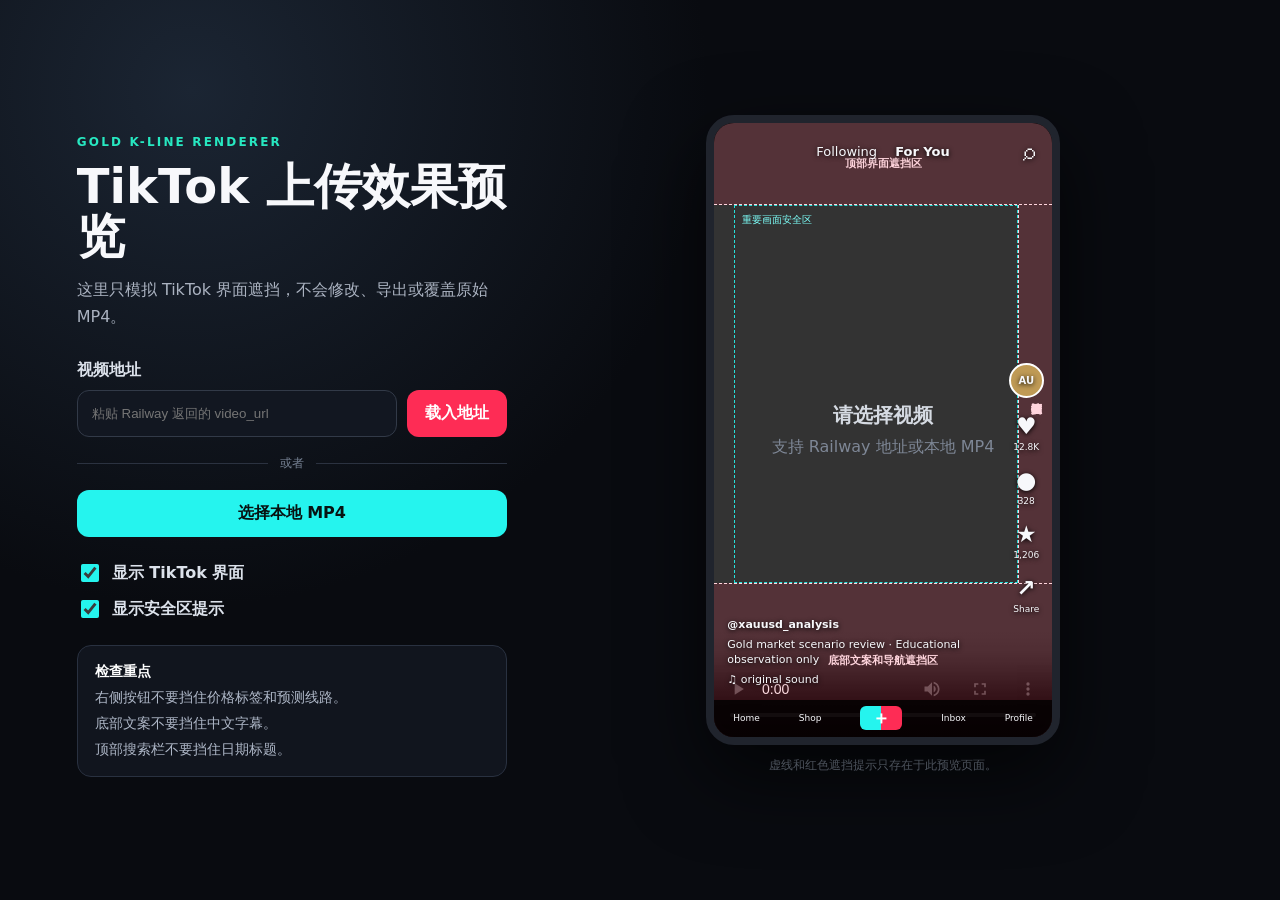
==== app/tiktok_preview/index.html @ 2cf0fdad "tiktok预览器" ====
<!doctype html>
<html lang="zh-CN">
<head>
  <meta charset="utf-8">
  <meta name="viewport" content="width=device-width, initial-scale=1">
  <title>TikTok 视频预览</title>
  <link rel="stylesheet" href="./preview.css">
</head>
<body>
  <main class="workspace">
    <section class="controls" aria-label="预览设置">
      <p class="eyebrow">GOLD K-LINE RENDERER</p>
      <h1>TikTok 上传效果预览</h1>
      <p class="intro">这里只模拟 TikTok 界面遮挡，不会修改、导出或覆盖原始 MP4。</p>

      <label for="video-url">视频地址</label>
      <div class="url-row">
        <input id="video-url" type="url" placeholder="粘贴 Railway 返回的 video_url">
        <button id="load-url" type="button">载入地址</button>
      </div>

      <div class="divider"><span>或者</span></div>
      <label class="file-button" for="video-file">选择本地 MP4</label>
      <input id="video-file" type="file" accept="video/mp4,video/*">

      <div class="switches">
        <label><input id="show-ui" type="checkbox" checked> 显示 TikTok 界面</label>
        <label><input id="show-safe" type="checkbox" checked> 显示安全区提示</label>
      </div>

      <div class="notes">
        <strong>检查重点</strong>
        <span>右侧按钮不要挡住价格标签和预测线路。</span>
        <span>底部文案不要挡住中文字幕。</span>
        <span>顶部搜索栏不要挡住日期标题。</span>
      </div>
    </section>

    <section class="phone-column">
      <div class="phone" id="phone">
        <video id="preview-video" playsinline controls loop></video>
        <div class="empty-state" id="empty-state">
          <strong>请选择视频</strong>
          <span>支持 Railway 地址或本地 MP4</span>
        </div>

        <div class="safe-layer" id="safe-layer" aria-hidden="true">
          <div class="unsafe unsafe-top">顶部界面遮挡区</div>
          <div class="unsafe unsafe-right">右侧按钮遮挡区</div>
          <div class="unsafe unsafe-bottom">底部文案和导航遮挡区</div>
          <div class="safe-box">重要画面安全区</div>
        </div>

        <div class="tiktok-ui" id="tiktok-ui" aria-hidden="true">
          <div class="top-bar"><span>Following</span><b>For You</b><span class="search">⌕</span></div>
          <div class="actions">
            <div class="avatar">AU</div>
            <div><b>♥</b><span>12.8K</span></div>
            <div><b>●</b><span>328</span></div>
            <div><b>★</b><span>1,206</span></div>
            <div><b>↗</b><span>Share</span></div>
          </div>
          <div class="caption">
            <b>@xauusd_analysis</b>
            <span>Gold market scenario review · Educational observation only</span>
            <span>♫ original sound</span>
          </div>
          <div class="bottom-nav"><span>Home</span><span>Shop</span><b>＋</b><span>Inbox</span><span>Profile</span></div>
        </div>
      </div>
      <p class="preview-note">虚线和红色遮挡提示只存在于此预览页面。</p>
    </section>
  </main>
  <script src="./preview.js"></script>
</body>
</html>
---- app/tiktok_preview/preview.css ----
:root {
  color-scheme: dark;
  font-family: Inter, ui-sans-serif, system-ui, -apple-system, BlinkMacSystemFont, "Segoe UI", sans-serif;
  background: #090b10;
  color: #f7f8fb;
}
* { box-sizing: border-box; }
body { margin: 0; min-height: 100vh; background: radial-gradient(circle at 15% 10%, #1b2533 0, #090b10 38%); }
.workspace { min-height: 100vh; display: grid; grid-template-columns: minmax(280px, 430px) minmax(320px, 1fr); gap: 56px; align-items: center; padding: 48px clamp(24px, 6vw, 96px); }
.controls { max-width: 430px; }
.eyebrow { color: #27e8c1; font-size: 12px; font-weight: 800; letter-spacing: .18em; }
h1 { margin: 8px 0 14px; font-size: clamp(30px, 4vw, 48px); line-height: 1.05; }
.intro { margin: 0 0 30px; color: #aab2c0; line-height: 1.7; }
label { display: block; margin-bottom: 9px; color: #dce2eb; font-weight: 700; }
.url-row { display: flex; gap: 10px; }
input[type="url"] { min-width: 0; flex: 1; border: 1px solid #323a48; border-radius: 12px; padding: 13px 14px; background: #121721; color: white; }
button, .file-button { border: 0; border-radius: 12px; padding: 13px 18px; background: #fe2c55; color: white; font: inherit; font-weight: 800; cursor: pointer; }
.file-button { display: block; text-align: center; background: #25f4ee; color: #071312; }
#video-file { position: absolute; inline-size: 1px; block-size: 1px; opacity: 0; }
.divider { display: flex; align-items: center; gap: 12px; margin: 18px 0; color: #758092; font-size: 12px; }
.divider::before, .divider::after { content: ""; flex: 1; height: 1px; background: #2b3240; }
.switches { display: grid; gap: 12px; margin: 24px 0; }
.switches label { display: flex; gap: 10px; align-items: center; margin: 0; font-weight: 600; }
.switches input { accent-color: #25f4ee; width: 18px; height: 18px; }
.notes { display: grid; gap: 8px; padding: 17px; border: 1px solid #293140; border-radius: 14px; background: rgba(20,25,35,.75); color: #aeb7c7; font-size: 14px; }
.notes strong { color: white; }
.phone-column { display: grid; justify-items: center; }
.phone { position: relative; width: min(400px, 70vh * 9 / 16, 82vw); aspect-ratio: 9 / 16; overflow: hidden; border: 8px solid #20242d; border-radius: 28px; background: #050505; box-shadow: 0 30px 80px #000a; }
video { width: 100%; height: 100%; object-fit: contain; background: #000; }
.empty-state { position: absolute; inset: 0; display: grid; place-content: center; gap: 8px; text-align: center; color: #7e8796; pointer-events: none; }
.empty-state strong { color: #d5dae2; font-size: 20px; }
.safe-layer, .tiktok-ui { position: absolute; inset: 0; pointer-events: none; }
.unsafe { position: absolute; display: grid; place-items: center; background: rgba(255,45,85,.16); color: #ffd5dd; border-color: rgba(255,65,100,.75); font-size: 11px; font-weight: 800; text-align: center; }
.unsafe-top { inset: 0 0 auto; height: 13.5%; border-bottom: 1px dashed; }
.unsafe-right { top: 13.5%; right: 0; bottom: 25%; width: 10%; border-left: 1px dashed; writing-mode: vertical-rl; }
.unsafe-bottom { inset: auto 0 0; height: 25%; border-top: 1px dashed; }
.safe-box { position: absolute; left: 6%; right: 10%; top: 13.5%; bottom: 25%; border: 1px dashed rgba(37,244,238,.9); color: #7dfff9; padding: 7px; font-size: 10px; }
.top-bar { position: absolute; top: 3.5%; left: 0; right: 0; display: flex; justify-content: center; gap: 18px; font-size: 13px; text-shadow: 0 1px 5px #000; }
.top-bar .search { position: absolute; right: 5%; font-size: 24px; line-height: 14px; }
.actions { position: absolute; right: 2.5%; bottom: 20%; display: grid; gap: 15px; justify-items: center; text-shadow: 0 1px 5px #000; }
.actions > div { display: grid; justify-items: center; gap: 3px; font-size: 9px; }
.actions b { font-size: 23px; }
.avatar { width: 35px; height: 35px; display: grid !important; place-items: center; border: 2px solid white; border-radius: 50%; background: #bf9a55; font-size: 10px !important; font-weight: 900; }
.caption { position: absolute; left: 4%; right: 15%; bottom: 8%; display: grid; gap: 5px; font-size: 11px; line-height: 1.35; text-shadow: 0 1px 5px #000; }
.bottom-nav { position: absolute; inset: auto 0 0; height: 6%; display: flex; align-items: center; justify-content: space-around; background: rgba(0,0,0,.82); font-size: 9px; }
.bottom-nav b { padding: 0 12px; border-radius: 6px; background: linear-gradient(90deg, #25f4ee 0 50%, #fe2c55 50%); color: white; font-size: 18px; }
.preview-note { color: #7f8999; font-size: 12px; }
.hidden { display: none !important; }
@media (max-width: 820px) {
  .workspace { grid-template-columns: 1fr; gap: 34px; padding: 28px 18px; }
  .controls { max-width: none; }
  .phone { width: min(390px, 92vw); }
}
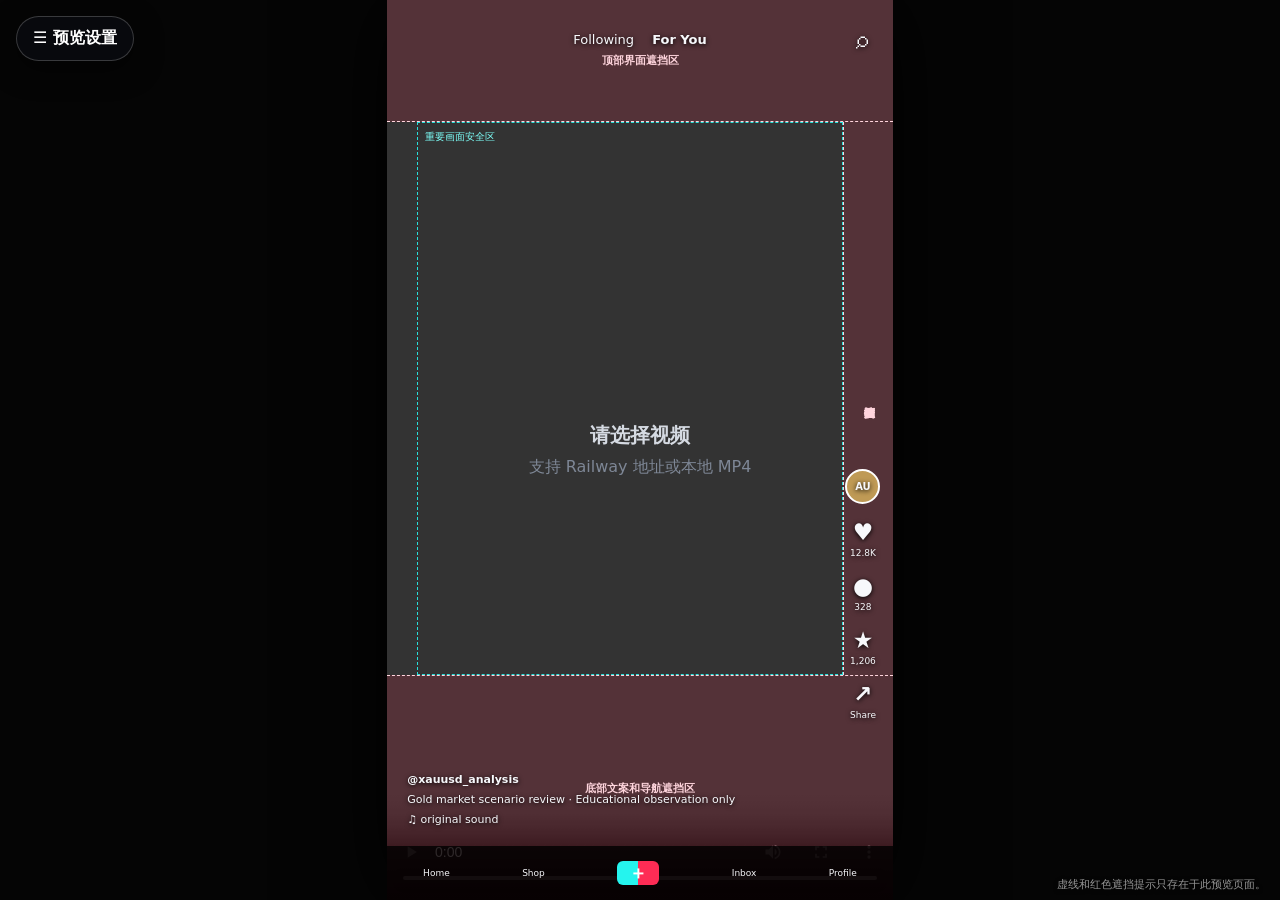
==== commit 4c6966f1: "压力支撑字幕大小调整、调整tiktok预览器" ====
--- a/app/tiktok_preview/index.html
+++ b/app/tiktok_preview/index.html
@@ -7,8 +7,10 @@
   <link rel="stylesheet" href="./preview.css">
 </head>
 <body>
-  <main class="workspace">
-    <section class="controls" aria-label="预览设置">
+  <main class="preview-stage">
+    <button id="toggle-settings" class="settings-toggle" type="button" aria-expanded="false" aria-controls="settings-panel">☰ 预览设置</button>
+
+    <section class="controls collapsed" id="settings-panel" aria-label="预览设置">
       <p class="eyebrow">GOLD K-LINE RENDERER</p>
       <h1>TikTok 上传效果预览</h1>
       <p class="intro">这里只模拟 TikTok 界面遮挡，不会修改、导出或覆盖原始 MP4。</p>
@@ -36,7 +38,7 @@
       </div>
     </section>
 
-    <section class="phone-column">
+    <section class="video-shell" aria-label="TikTok 视频全屏预览">
       <div class="phone" id="phone">
         <video id="preview-video" playsinline controls loop></video>
         <div class="empty-state" id="empty-state">
@@ -68,8 +70,8 @@
           <div class="bottom-nav"><span>Home</span><span>Shop</span><b>＋</b><span>Inbox</span><span>Profile</span></div>
         </div>
       </div>
-      <p class="preview-note">虚线和红色遮挡提示只存在于此预览页面。</p>
     </section>
+    <p class="preview-note">虚线和红色遮挡提示只存在于此预览页面。</p>
   </main>
   <script src="./preview.js"></script>
 </body>
--- a/app/tiktok_preview/preview.css
+++ b/app/tiktok_preview/preview.css
@@ -6,11 +6,13 @@
 }
 * { box-sizing: border-box; }
 body { margin: 0; min-height: 100vh; background: radial-gradient(circle at 15% 10%, #1b2533 0, #090b10 38%); }
-.workspace { min-height: 100vh; display: grid; grid-template-columns: minmax(280px, 430px) minmax(320px, 1fr); gap: 56px; align-items: center; padding: 48px clamp(24px, 6vw, 96px); }
-.controls { max-width: 430px; }
+.preview-stage { position: relative; width: 100vw; height: 100dvh; overflow: hidden; display: grid; place-items: center; background: #050505; }
+.settings-toggle { position: fixed; z-index: 30; top: 16px; left: 16px; border: 1px solid rgba(255,255,255,.2); border-radius: 999px; padding: 11px 16px; background: rgba(10,12,17,.82); color: white; font: inherit; font-weight: 800; cursor: pointer; backdrop-filter: blur(14px); box-shadow: 0 8px 28px #0008; }
+.controls { position: fixed; z-index: 29; top: 68px; left: 16px; width: min(430px, calc(100vw - 32px)); max-height: calc(100dvh - 84px); overflow: auto; padding: 22px; border: 1px solid rgba(255,255,255,.14); border-radius: 18px; background: rgba(9,11,16,.94); box-shadow: 0 24px 70px #000c; backdrop-filter: blur(18px); transform-origin: top left; transition: opacity .18s ease, transform .18s ease, visibility .18s; }
+.controls.collapsed { opacity: 0; visibility: hidden; transform: translateY(-8px) scale(.98); pointer-events: none; }
 .eyebrow { color: #27e8c1; font-size: 12px; font-weight: 800; letter-spacing: .18em; }
-h1 { margin: 8px 0 14px; font-size: clamp(30px, 4vw, 48px); line-height: 1.05; }
-.intro { margin: 0 0 30px; color: #aab2c0; line-height: 1.7; }
+h1 { margin: 8px 0 12px; font-size: 30px; line-height: 1.08; }
+.intro { margin: 0 0 22px; color: #aab2c0; line-height: 1.55; }
 label { display: block; margin-bottom: 9px; color: #dce2eb; font-weight: 700; }
 .url-row { display: flex; gap: 10px; }
 input[type="url"] { min-width: 0; flex: 1; border: 1px solid #323a48; border-radius: 12px; padding: 13px 14px; background: #121721; color: white; }
@@ -24,8 +26,8 @@
 .switches input { accent-color: #25f4ee; width: 18px; height: 18px; }
 .notes { display: grid; gap: 8px; padding: 17px; border: 1px solid #293140; border-radius: 14px; background: rgba(20,25,35,.75); color: #aeb7c7; font-size: 14px; }
 .notes strong { color: white; }
-.phone-column { display: grid; justify-items: center; }
-.phone { position: relative; width: min(400px, 70vh * 9 / 16, 82vw); aspect-ratio: 9 / 16; overflow: hidden; border: 8px solid #20242d; border-radius: 28px; background: #050505; box-shadow: 0 30px 80px #000a; }
+.video-shell { width: 100%; height: 100%; display: grid; place-items: center; overflow: hidden; }
+.phone { position: relative; width: min(100vw, 56.25dvh); height: min(100dvh, 177.7778vw); max-height: 100dvh; aspect-ratio: 9 / 16; overflow: hidden; background: #050505; box-shadow: 0 0 80px #000; }
 video { width: 100%; height: 100%; object-fit: contain; background: #000; }
 .empty-state { position: absolute; inset: 0; display: grid; place-content: center; gap: 8px; text-align: center; color: #7e8796; pointer-events: none; }
 .empty-state strong { color: #d5dae2; font-size: 20px; }
@@ -44,10 +46,10 @@
 .caption { position: absolute; left: 4%; right: 15%; bottom: 8%; display: grid; gap: 5px; font-size: 11px; line-height: 1.35; text-shadow: 0 1px 5px #000; }
 .bottom-nav { position: absolute; inset: auto 0 0; height: 6%; display: flex; align-items: center; justify-content: space-around; background: rgba(0,0,0,.82); font-size: 9px; }
 .bottom-nav b { padding: 0 12px; border-radius: 6px; background: linear-gradient(90deg, #25f4ee 0 50%, #fe2c55 50%); color: white; font-size: 18px; }
-.preview-note { color: #7f8999; font-size: 12px; }
+.preview-note { position: fixed; z-index: 20; right: 14px; bottom: 8px; margin: 0; color: rgba(255,255,255,.58); font-size: 11px; text-shadow: 0 1px 4px #000; }
 .hidden { display: none !important; }
 @media (max-width: 820px) {
-  .workspace { grid-template-columns: 1fr; gap: 34px; padding: 28px 18px; }
-  .controls { max-width: none; }
-  .phone { width: min(390px, 92vw); }
+  .settings-toggle { top: 10px; left: 10px; }
+  .controls { top: 60px; left: 10px; width: calc(100vw - 20px); max-height: calc(100dvh - 70px); padding: 18px; }
+  .preview-note { display: none; }
 }
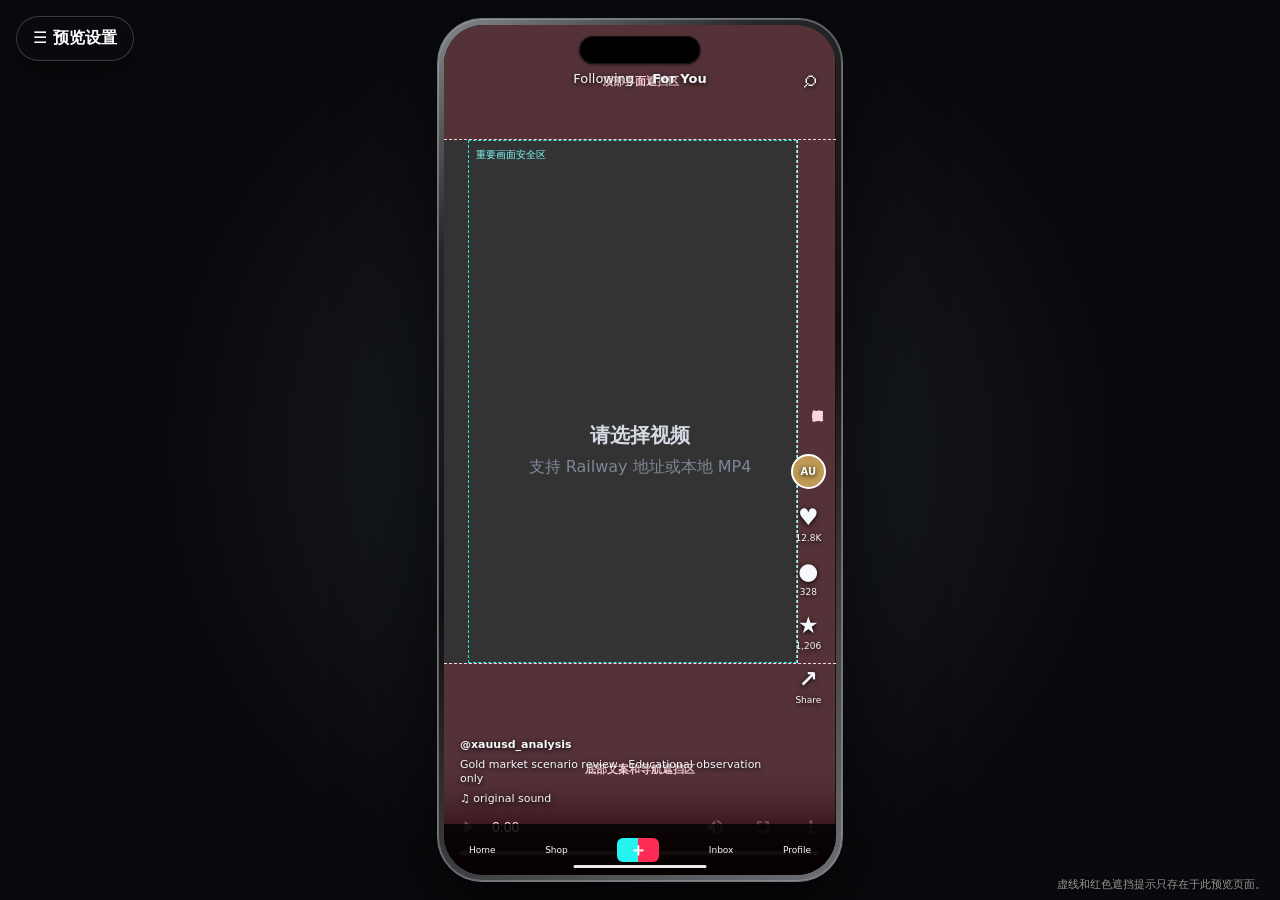
==== commit 4f930f6c: "放大字号" ====
--- a/app/tiktok_preview/index.html
+++ b/app/tiktok_preview/index.html
@@ -39,35 +39,39 @@
     </section>
 
     <section class="video-shell" aria-label="TikTok 视频全屏预览">
-      <div class="phone" id="phone">
-        <video id="preview-video" playsinline controls loop></video>
-        <div class="empty-state" id="empty-state">
-          <strong>请选择视频</strong>
-          <span>支持 Railway 地址或本地 MP4</span>
-        </div>
+      <div class="device-frame iphone-16-pro-max">
+        <div class="phone" id="phone">
+          <video id="preview-video" playsinline controls loop></video>
+          <div class="empty-state" id="empty-state">
+            <strong>请选择视频</strong>
+            <span>支持 Railway 地址或本地 MP4</span>
+          </div>
 
-        <div class="safe-layer" id="safe-layer" aria-hidden="true">
-          <div class="unsafe unsafe-top">顶部界面遮挡区</div>
-          <div class="unsafe unsafe-right">右侧按钮遮挡区</div>
-          <div class="unsafe unsafe-bottom">底部文案和导航遮挡区</div>
-          <div class="safe-box">重要画面安全区</div>
-        </div>
+          <div class="safe-layer" id="safe-layer" aria-hidden="true">
+            <div class="unsafe unsafe-top">顶部界面遮挡区</div>
+            <div class="unsafe unsafe-right">右侧按钮遮挡区</div>
+            <div class="unsafe unsafe-bottom">底部文案和导航遮挡区</div>
+            <div class="safe-box">重要画面安全区</div>
+          </div>
 
-        <div class="tiktok-ui" id="tiktok-ui" aria-hidden="true">
-          <div class="top-bar"><span>Following</span><b>For You</b><span class="search">⌕</span></div>
-          <div class="actions">
-            <div class="avatar">AU</div>
-            <div><b>♥</b><span>12.8K</span></div>
-            <div><b>●</b><span>328</span></div>
-            <div><b>★</b><span>1,206</span></div>
-            <div><b>↗</b><span>Share</span></div>
+          <div class="tiktok-ui" id="tiktok-ui" aria-hidden="true">
+            <div class="top-bar"><span>Following</span><b>For You</b><span class="search">⌕</span></div>
+            <div class="actions">
+              <div class="avatar">AU</div>
+              <div><b>♥</b><span>12.8K</span></div>
+              <div><b>●</b><span>328</span></div>
+              <div><b>★</b><span>1,206</span></div>
+              <div><b>↗</b><span>Share</span></div>
+            </div>
+            <div class="caption">
+              <b>@xauusd_analysis</b>
+              <span>Gold market scenario review · Educational observation only</span>
+              <span>♫ original sound</span>
+            </div>
+            <div class="bottom-nav"><span>Home</span><span>Shop</span><b>＋</b><span>Inbox</span><span>Profile</span></div>
           </div>
-          <div class="caption">
-            <b>@xauusd_analysis</b>
-            <span>Gold market scenario review · Educational observation only</span>
-            <span>♫ original sound</span>
-          </div>
-          <div class="bottom-nav"><span>Home</span><span>Shop</span><b>＋</b><span>Inbox</span><span>Profile</span></div>
+          <div class="dynamic-island" aria-hidden="true"></div>
+          <div class="home-indicator" aria-hidden="true"></div>
         </div>
       </div>
     </section>
--- a/app/tiktok_preview/preview.css
+++ b/app/tiktok_preview/preview.css
@@ -6,7 +6,7 @@
 }
 * { box-sizing: border-box; }
 body { margin: 0; min-height: 100vh; background: radial-gradient(circle at 15% 10%, #1b2533 0, #090b10 38%); }
-.preview-stage { position: relative; width: 100vw; height: 100dvh; overflow: hidden; display: grid; place-items: center; background: #050505; }
+.preview-stage { position: relative; width: 100vw; height: 100dvh; overflow: hidden; display: grid; place-items: center; background: radial-gradient(circle at center, #20242b 0, #090a0d 60%); }
 .settings-toggle { position: fixed; z-index: 30; top: 16px; left: 16px; border: 1px solid rgba(255,255,255,.2); border-radius: 999px; padding: 11px 16px; background: rgba(10,12,17,.82); color: white; font: inherit; font-weight: 800; cursor: pointer; backdrop-filter: blur(14px); box-shadow: 0 8px 28px #0008; }
 .controls { position: fixed; z-index: 29; top: 68px; left: 16px; width: min(430px, calc(100vw - 32px)); max-height: calc(100dvh - 84px); overflow: auto; padding: 22px; border: 1px solid rgba(255,255,255,.14); border-radius: 18px; background: rgba(9,11,16,.94); box-shadow: 0 24px 70px #000c; backdrop-filter: blur(18px); transform-origin: top left; transition: opacity .18s ease, transform .18s ease, visibility .18s; }
 .controls.collapsed { opacity: 0; visibility: hidden; transform: translateY(-8px) scale(.98); pointer-events: none; }
@@ -27,7 +27,8 @@
 .notes { display: grid; gap: 8px; padding: 17px; border: 1px solid #293140; border-radius: 14px; background: rgba(20,25,35,.75); color: #aeb7c7; font-size: 14px; }
 .notes strong { color: white; }
 .video-shell { width: 100%; height: 100%; display: grid; place-items: center; overflow: hidden; }
-.phone { position: relative; width: min(100vw, 56.25dvh); height: min(100dvh, 177.7778vw); max-height: 100dvh; aspect-ratio: 9 / 16; overflow: hidden; background: #050505; box-shadow: 0 0 80px #000; }
+.device-frame { position: relative; height: min(96dvh, 900px); max-height: 96dvh; aspect-ratio: 1320 / 2868; padding: clamp(5px, .65dvh, 8px); border: 1px solid #74777b; border-radius: clamp(30px, 5dvh, 58px); background: linear-gradient(145deg, #85888c 0, #25272a 20%, #0e0f11 52%, #6d7074 100%); box-shadow: 0 34px 90px #000c, inset 0 0 0 1px #b9bbbd66; }
+.phone { position: relative; width: 100%; height: 100%; max-height: 100dvh; aspect-ratio: 1320 / 2868; overflow: hidden; border-radius: clamp(25px, 4.4dvh, 51px); background: #050505; }
 video { width: 100%; height: 100%; object-fit: contain; background: #000; }
 .empty-state { position: absolute; inset: 0; display: grid; place-content: center; gap: 8px; text-align: center; color: #7e8796; pointer-events: none; }
 .empty-state strong { color: #d5dae2; font-size: 20px; }
@@ -37,7 +38,9 @@
 .unsafe-right { top: 13.5%; right: 0; bottom: 25%; width: 10%; border-left: 1px dashed; writing-mode: vertical-rl; }
 .unsafe-bottom { inset: auto 0 0; height: 25%; border-top: 1px dashed; }
 .safe-box { position: absolute; left: 6%; right: 10%; top: 13.5%; bottom: 25%; border: 1px dashed rgba(37,244,238,.9); color: #7dfff9; padding: 7px; font-size: 10px; }
-.top-bar { position: absolute; top: 3.5%; left: 0; right: 0; display: flex; justify-content: center; gap: 18px; font-size: 13px; text-shadow: 0 1px 5px #000; }
+.dynamic-island { position: absolute; z-index: 18; top: 1.35%; left: 50%; width: 31%; height: 3.2%; min-height: 18px; transform: translateX(-50%); border-radius: 999px; background: #000; box-shadow: inset 0 0 0 1px #171717, 0 1px 3px #0008; pointer-events: none; }
+.home-indicator { position: absolute; z-index: 18; left: 50%; bottom: .8%; width: 34%; height: .45%; min-height: 3px; transform: translateX(-50%); border-radius: 999px; background: rgba(255,255,255,.92); box-shadow: 0 1px 3px #0008; pointer-events: none; }
+.top-bar { position: absolute; top: 5.4%; left: 0; right: 0; display: flex; justify-content: center; gap: 18px; font-size: 13px; text-shadow: 0 1px 5px #000; }
 .top-bar .search { position: absolute; right: 5%; font-size: 24px; line-height: 14px; }
 .actions { position: absolute; right: 2.5%; bottom: 20%; display: grid; gap: 15px; justify-items: center; text-shadow: 0 1px 5px #000; }
 .actions > div { display: grid; justify-items: center; gap: 3px; font-size: 9px; }
@@ -51,5 +54,6 @@
 @media (max-width: 820px) {
   .settings-toggle { top: 10px; left: 10px; }
   .controls { top: 60px; left: 10px; width: calc(100vw - 20px); max-height: calc(100dvh - 70px); padding: 18px; }
+  .device-frame { height: min(96dvh, calc(100vw * 2868 / 1320)); }
   .preview-note { display: none; }
 }
